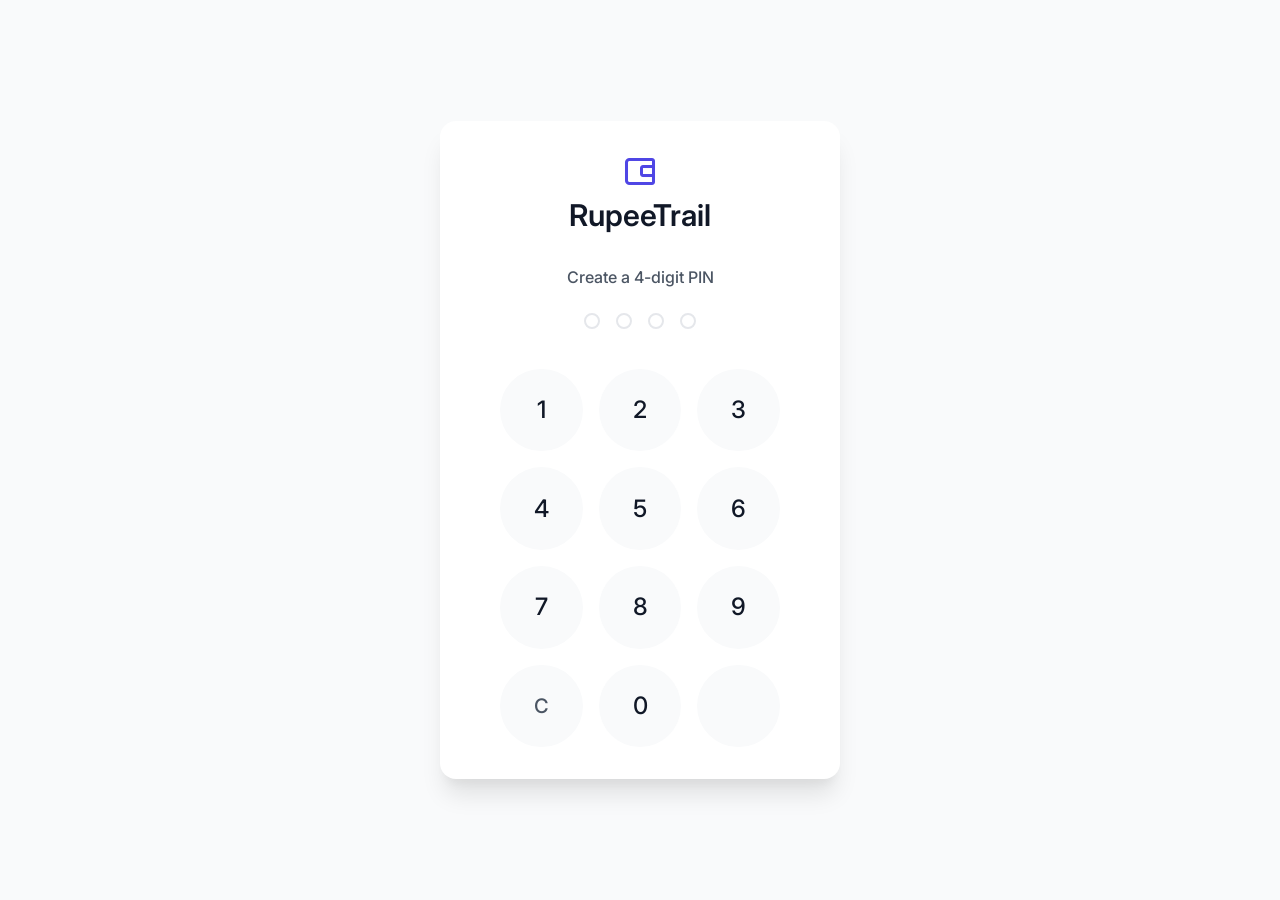
==== index.html @ 731cbae3 "chore: initial commit and backend refactoring completion" ====
<!DOCTYPE html>
<html lang="en">
<head>
    <meta charset="UTF-8">
    <meta name="viewport" content="width=device-width, initial-scale=1.0, maximum-scale=1.0, user-scalable=no">
    <title>Login - RupeeTrail</title>
    <link rel="manifest" href="manifest.json">
    <meta name="theme-color" content="#4F46E5">
    <link rel="stylesheet" href="css/base.css">
    <link rel="stylesheet" href="css/layout.css">
    <link rel="stylesheet" href="css/components.css">
    <link rel="stylesheet" href="css/pages.css">
    <link href="https://unpkg.com/boxicons@2.1.4/css/boxicons.min.css" rel="stylesheet">
    <style>
        .pin-display {
            display: flex;
            justify-content: center;
            gap: var(--space-4);
            margin-bottom: var(--space-8);
            height: 24px;
        }
        
        .pin-dot {
            width: 16px;
            height: 16px;
            border-radius: var(--radius-full);
            border: 2px solid var(--border-light);
            background-color: transparent;
            transition: all var(--transition-fast);
        }
        
        .pin-dot.filled {
            background-color: var(--color-primary);
            border-color: var(--color-primary);
            transform: scale(1.2);
        }

        .pin-dot.error {
            background-color: var(--color-danger);
            border-color: var(--color-danger);
        }
        
        .keypad {
            display: grid;
            grid-template-columns: repeat(3, 1fr);
            gap: var(--space-4);
            max-width: 280px;
            margin: 0 auto;
        }
        
        .key {
            aspect-ratio: 1;
            display: flex;
            align-items: center;
            justify-content: center;
            font-size: var(--font-size-2xl);
            font-weight: var(--font-weight-medium);
            background-color: var(--bg-app);
            border-radius: var(--radius-full);
            cursor: pointer;
            user-select: none;
            transition: all var(--transition-fast);
            color: var(--text-primary);
        }
        
        .key:active {
            background-color: var(--border-light);
            transform: scale(0.95);
        }
        
        .key.action {
            font-size: var(--font-size-xl);
            color: var(--text-secondary);
        }
        
        @keyframes shake {
            0%, 100% { transform: translateX(0); }
            20%, 60% { transform: translateX(-10px); }
            40%, 80% { transform: translateX(10px); }
        }
        
        .shake {
            animation: shake 0.4s ease-in-out;
        }

        .auth-message {
            text-align: center;
            margin-bottom: var(--space-6);
            color: var(--text-secondary);
            min-height: 24px;
            font-weight: var(--font-weight-medium);
        }
        
        .auth-logo {
            display: flex;
            justify-content: center;
            margin-bottom: var(--space-2);
            color: var(--color-primary);
            font-size: var(--font-size-4xl);
        }
    </style>
</head>
<body>
    <div class="auth-container animate-fade-in">
        <div class="auth-card" id="authCard">
            <div class="auth-header">
                <div class="auth-logo"><i class='bx bx-wallet-alt'></i></div>
                <h2>RupeeTrail</h2>
            </div>
            
            <div class="auth-message" id="authMessage">Enter your PIN</div>
            
            <div class="pin-display" id="pinDisplay">
                <div class="pin-dot"></div>
                <div class="pin-dot"></div>
                <div class="pin-dot"></div>
                <div class="pin-dot"></div>
            </div>
            
            <div class="keypad">
                <div class="key" data-key="1">1</div>
                <div class="key" data-key="2">2</div>
                <div class="key" data-key="3">3</div>
                <div class="key" data-key="4">4</div>
                <div class="key" data-key="5">5</div>
                <div class="key" data-key="6">6</div>
                <div class="key" data-key="7">7</div>
                <div class="key" data-key="8">8</div>
                <div class="key" data-key="9">9</div>
                <div class="key action" id="keyClear">C</div>
                <div class="key" data-key="0">0</div>
                <div class="key action" id="keyBackspace"><i class='bx bx-backspace'></i></div>
            </div>
        </div>
    </div>

    <script src="js/ui.js"></script>
    <script src="js/offline.js"></script>
    <script src="js/auth.js"></script>
    <script src="js/pwa.js"></script>
</body>
</html>
---- css/base.css ----
/* base.css - Variables, Resets, and Base Typography */

@import url('https://fonts.googleapis.com/css2?family=Inter:wght@300;400;500;600;700&display=swap');

:root {
  /* Colors */
  --color-primary: #4F46E5;
  --color-primary-hover: #4338CA;
  --color-secondary: #10B981;
  --color-secondary-hover: #059669;
  --color-danger: #EF4444;
  --color-warning: #F59E0B;
  --color-info: #3B82F6;

  /* Backgrounds & Surfaces */
  --bg-app: #F9FAFB;
  --bg-surface: #FFFFFF;
  --bg-surface-hover: #F3F4F6;
  
  /* Text Colors */
  --text-primary: #111827;
  --text-secondary: #4B5563;
  --text-muted: #9CA3AF;
  --text-on-brand: #FFFFFF;

  /* Borders */
  --border-light: #E5E7EB;
  --border-focus: #4F46E5;

  /* Typography */
  --font-family-base: 'Inter', system-ui, -apple-system, sans-serif;
  --font-size-xs: 0.75rem;
  --font-size-sm: 0.875rem;
  --font-size-base: 1rem;
  --font-size-lg: 1.125rem;
  --font-size-xl: 1.25rem;
  --font-size-2xl: 1.5rem;
  --font-size-3xl: 1.875rem;
  --font-size-4xl: 2.25rem;
  
  --font-weight-light: 300;
  --font-weight-regular: 400;
  --font-weight-medium: 500;
  --font-weight-semibold: 600;
  --font-weight-bold: 700;

  /* Spacing */
  --space-1: 0.25rem;
  --space-2: 0.5rem;
  --space-3: 0.75rem;
  --space-4: 1rem;
  --space-5: 1.25rem;
  --space-6: 1.5rem;
  --space-8: 2rem;
  --space-10: 2.5rem;
  --space-12: 3rem;
  --space-16: 4rem;

  /* Shadows */
  --shadow-sm: 0 1px 2px 0 rgba(0, 0, 0, 0.05);
  --shadow-base: 0 4px 6px -1px rgba(0, 0, 0, 0.1), 0 2px 4px -1px rgba(0, 0, 0, 0.06);
  --shadow-md: 0 10px 15px -3px rgba(0, 0, 0, 0.1), 0 4px 6px -2px rgba(0, 0, 0, 0.05);
  --shadow-lg: 0 20px 25px -5px rgba(0, 0, 0, 0.1), 0 10px 10px -5px rgba(0, 0, 0, 0.04);
  
  /* Radii */
  --radius-sm: 0.25rem;
  --radius-base: 0.5rem;
  --radius-md: 0.75rem;
  --radius-lg: 1rem;
  --radius-full: 9999px;

  /* Animations */
  --transition-fast: 150ms ease-in-out;
  --transition-base: 250ms ease-in-out;
  --transition-slow: 400ms ease-in-out;
}

@media (prefers-color-scheme: dark) {
  :root {
    --bg-app: #0F172A;
    --bg-surface: #1E293B;
    --bg-surface-hover: #334155;
    --text-primary: #F8FAFC;
    --text-secondary: #CBD5E1;
    --text-muted: #64748B;
    --border-light: #334155;
    
    /* Enhance shadows for dark mode */
    --shadow-sm: 0 1px 2px 0 rgba(0, 0, 0, 0.5);
    --shadow-base: 0 4px 6px -1px rgba(0, 0, 0, 0.5), 0 2px 4px -1px rgba(0, 0, 0, 0.4);
    --shadow-md: 0 10px 15px -3px rgba(0, 0, 0, 0.5), 0 4px 6px -2px rgba(0, 0, 0, 0.4);
    --shadow-lg: 0 20px 25px -5px rgba(0, 0, 0, 0.5), 0 10px 10px -5px rgba(0, 0, 0, 0.4);
  }
}

html {
  color-scheme: light dark;
}

/* Reset & Base Elements */
*, *::before, *::after {
  box-sizing: border-box;
  margin: 0;
  padding: 0;
}

body {
  font-family: var(--font-family-base);
  background-color: var(--bg-app);
  color: var(--text-primary);
  line-height: 1.5;
  -webkit-font-smoothing: antialiased;
  -moz-osx-font-smoothing: grayscale;
}

h1, h2, h3, h4, h5, h6 {
  font-weight: var(--font-weight-semibold);
  line-height: 1.2;
  color: var(--text-primary);
  margin-bottom: var(--space-4);
}

h1 { font-size: var(--font-size-4xl); }
h2 { font-size: var(--font-size-3xl); }
h3 { font-size: var(--font-size-2xl); }
h4 { font-size: var(--font-size-xl); }
h5 { font-size: var(--font-size-lg); }

p {
  margin-bottom: var(--space-4);
  color: var(--text-secondary);
}

a {
  color: var(--color-primary);
  text-decoration: none;
  transition: color var(--transition-fast);
}

a:hover {
  color: var(--color-primary-hover);
}
---- css/layout.css ----
/* layout.css - Grid, Flexbox, and Page Structures */

/* Containers */
.container {
  width: 100%;
  max-width: 1200px;
  margin: 0 auto;
  padding: 0 var(--space-4);
}

.container-fluid {
  width: 100%;
  padding: 0 var(--space-4);
}

/* Flexbox Utilities */
.flex { display: flex; }
.flex-col { flex-direction: column; }
.items-center { align-items: center; }
.items-start { align-items: flex-start; }
.items-stretch { align-items: stretch; }
.justify-center { justify-content: center; }
.justify-between { justify-content: space-between; }
.justify-end { justify-content: flex-end; }
.flex-wrap { flex-wrap: wrap; }
.gap-1 { gap: var(--space-1); }
.gap-2 { gap: var(--space-2); }
.gap-4 { gap: var(--space-4); }
.gap-6 { gap: var(--space-6); }
.gap-8 { gap: var(--space-8); }

/* Grid Utilities */
.grid { display: grid; }
.grid-cols-1 { grid-template-columns: repeat(1, minmax(0, 1fr)); }
.grid-cols-2 { grid-template-columns: repeat(2, minmax(0, 1fr)); }
.grid-cols-3 { grid-template-columns: repeat(3, minmax(0, 1fr)); }
.grid-cols-4 { grid-template-columns: repeat(4, minmax(0, 1fr)); }

@media (min-width: 768px) {
  .md\:grid-cols-2 { grid-template-columns: repeat(2, minmax(0, 1fr)); }
  .md\:grid-cols-3 { grid-template-columns: repeat(3, minmax(0, 1fr)); }
}

@media (min-width: 1024px) {
  .lg\:grid-cols-3 { grid-template-columns: repeat(3, minmax(0, 1fr)); }
  .lg\:grid-cols-4 { grid-template-columns: repeat(4, minmax(0, 1fr)); }
}

/* --- Layout Structure --- */
html {
  scroll-behavior: smooth;
}

.app-layout {
  display: flex;
  height: 100vh;
  width: 100vw;
  overflow: hidden;
  background-color: var(--bg-app);
}

.app-main {
  flex: 1;
  display: flex;
  flex-direction: column;
  position: relative;
  overflow: hidden;
  min-width: 320px; /* Minimum supported width */
}

/* Topbar */
.app-header {
  height: 64px;
  background-color: var(--bg-surface);
  border-bottom: 1px solid var(--border-light);
  display: flex;
  align-items: center;
  justify-content: space-between;
  padding: 0 var(--space-4);
  flex-shrink: 0;
  z-index: 20;
}

.page-title {
  font-size: var(--font-size-xl);
  margin: 0;
}

/* Main Content */
.app-content {
  flex: 1;
  overflow-y: auto;
  padding: var(--space-4);
  padding-bottom: 90px; /* Space for Bottom Nav + FAB */
}

/* Sidebar (Hidden on Mobile) */
.app-sidebar {
  display: none;
  width: 250px;
  background-color: var(--bg-surface);
  border-right: 1px solid var(--border-light);
  flex-direction: column;
  flex-shrink: 0;
  z-index: 30;
}

.sidebar-header {
  height: 64px;
  display: flex;
  align-items: center;
  padding: 0 var(--space-6);
  border-bottom: 1px solid var(--border-light);
}

.sidebar-header h2 {
  margin: 0;
  color: var(--color-primary);
  font-size: var(--font-size-2xl);
  font-weight: var(--font-weight-bold);
  letter-spacing: -0.5px;
}

.sidebar-nav {
  padding: var(--space-4) 0;
  display: flex;
  flex-direction: column;
  gap: var(--space-1);
}

.nav-link {
  display: flex;
  align-items: center;
  gap: var(--space-3);
  padding: var(--space-3) var(--space-6);
  color: var(--text-secondary);
  font-weight: var(--font-weight-medium);
  transition: all var(--transition-fast);
  text-decoration: none;
}

.nav-link:hover, .nav-link.active {
  background-color: var(--bg-surface-hover);
  color: var(--color-primary);
  border-right: 3px solid var(--color-primary);
}

.nav-link i {
  font-size: 1.25rem;
}

/* Bottom Navigation (Mobile Only) */
.bottom-nav {
  position: absolute;
  bottom: 0;
  left: 0;
  right: 0;
  height: 65px;
  background-color: var(--bg-surface);
  border-top: 1px solid var(--border-light);
  display: flex;
  justify-content: space-around;
  align-items: center;
  z-index: 10;
  padding-bottom: env(safe-area-inset-bottom);
  box-shadow: 0 -2px 10px rgba(0,0,0,0.05);
}

.nav-item {
  display: flex;
  flex-direction: column;
  align-items: center;
  justify-content: center;
  color: var(--text-secondary);
  gap: 2px;
  flex: 1;
  text-decoration: none;
  transition: color var(--transition-fast);
}

.nav-item.active {
  color: var(--color-primary);
}

.nav-item i {
  font-size: 1.5rem;
  margin-bottom: 2px;
}

.nav-item span {
  font-size: 0.65rem;
  font-weight: var(--font-weight-medium);
}

/* FAB (Mobile Only) */
.fab {
  position: absolute;
  bottom: 80px;
  right: var(--space-4);
  width: 56px;
  height: 56px;
  border-radius: var(--radius-full);
  background-color: var(--color-primary);
  color: white;
  display: flex;
  align-items: center;
  justify-content: center;
  font-size: 1.5rem;
  box-shadow: var(--shadow-lg);
  border: none;
  cursor: pointer;
  z-index: 15;
  transition: transform var(--transition-fast), background-color var(--transition-fast);
}

.fab:hover {
  transform: scale(1.05);
  background-color: var(--color-primary-hover);
}

/* Visibility Utilities */
.hide-on-mobile { display: none !important; }
.hide-on-desktop { display: flex !important; }

/* Desktop Media Query */
@media (min-width: 768px) {
  .app-sidebar {
    display: flex;
  }
  
  .hide-on-mobile { display: flex !important; }
  .hide-on-desktop { display: none !important; }
  
  .app-content {
    padding-bottom: var(--space-4); /* Reset mobile padding */
  }
}
---- css/components.css ----
/* components.css - Cards, Buttons, Forms, Badges, and Animations */

/* Cards */
.card {
  background-color: var(--bg-surface);
  border-radius: var(--radius-lg);
  box-shadow: var(--shadow-sm);
  border: 1px solid var(--border-light);
  overflow: hidden;
  transition: transform var(--transition-base), box-shadow var(--transition-base);
}

.card:hover {
  transform: translateY(-2px);
  box-shadow: var(--shadow-md);
}

.card-header {
  padding: var(--space-4) var(--space-6);
  border-bottom: 1px solid var(--border-light);
  font-weight: var(--font-weight-semibold);
  font-size: var(--font-size-lg);
}

.card-body {
  padding: var(--space-6);
}

.card-footer {
  padding: var(--space-4) var(--space-6);
  background-color: var(--bg-surface-hover);
  border-top: 1px solid var(--border-light);
}

/* Buttons */
.btn {
  display: inline-flex;
  align-items: center;
  justify-content: center;
  padding: var(--space-2) var(--space-4);
  font-size: var(--font-size-sm);
  font-weight: var(--font-weight-medium);
  font-family: var(--font-family-base);
  border-radius: var(--radius-base);
  border: 1px solid transparent;
  cursor: pointer;
  transition: all var(--transition-fast);
  white-space: nowrap;
}

.btn:disabled {
  opacity: 0.6;
  cursor: not-allowed;
}

.btn-primary {
  background-color: var(--color-primary);
  color: var(--text-on-brand);
}

.btn-primary:hover:not(:disabled) {
  background-color: var(--color-primary-hover);
  box-shadow: 0 4px 12px rgba(79, 70, 229, 0.3);
}

.btn-secondary {
  background-color: var(--bg-surface);
  color: var(--text-primary);
  border-color: var(--border-light);
}

.btn-secondary:hover:not(:disabled) {
  background-color: var(--bg-surface-hover);
  border-color: var(--text-muted);
}

.btn-danger {
  background-color: var(--color-danger);
  color: var(--text-on-brand);
}

.btn-danger:hover:not(:disabled) {
  background-color: #DC2626;
  box-shadow: 0 4px 12px rgba(239, 68, 68, 0.3);
}

.btn-ghost {
  background-color: transparent;
  color: var(--text-primary);
}

.btn-ghost:hover:not(:disabled) {
  background-color: var(--bg-surface-hover);
}

/* Forms */
.form-group {
  margin-bottom: var(--space-4);
}

.form-label {
  display: block;
  font-size: var(--font-size-sm);
  font-weight: var(--font-weight-medium);
  color: var(--text-secondary);
  margin-bottom: var(--space-1);
}

.form-input,
.form-select,
.form-textarea {
  width: 100%;
  padding: var(--space-2) var(--space-3);
  font-size: var(--font-size-base);
  font-family: var(--font-family-base);
  color: var(--text-primary);
  background-color: var(--bg-surface);
  border: 1px solid var(--border-light);
  border-radius: var(--radius-base);
  transition: border-color var(--transition-fast), box-shadow var(--transition-fast);
}

.form-input:focus,
.form-select:focus,
.form-textarea:focus {
  outline: none;
  border-color: var(--border-focus);
  box-shadow: 0 0 0 3px rgba(79, 70, 229, 0.2);
}

.form-input::placeholder,
.form-textarea::placeholder {
  color: var(--text-muted);
}

/* Badges */
.badge {
  display: inline-flex;
  align-items: center;
  padding: 0.125rem 0.5rem;
  border-radius: var(--radius-full);
  font-size: var(--font-size-xs);
  font-weight: var(--font-weight-medium);
}

.badge-success { background-color: #D1FAE5; color: #065F46; }
.badge-warning { background-color: #FEF3C7; color: #92400E; }
.badge-danger { background-color: #FEE2E2; color: #991B1B; }
.badge-info { background-color: #DBEAFE; color: #1E40AF; }

/* Animations */
@keyframes fadeIn {
  from { opacity: 0; }
  to { opacity: 1; }
}

@keyframes slideUp {
  from { opacity: 0; transform: translateY(10px); }
  to { opacity: 1; transform: translateY(0); }
}

@keyframes pulse {
  0%, 100% { opacity: 1; }
  50% { opacity: 0.5; }
}

@keyframes shimmer {
  0% { background-position: -200% 0; }
  100% { background-position: 200% 0; }
}

.animate-fade-in { animation: fadeIn var(--transition-base) forwards; }
.animate-slide-up { animation: slideUp var(--transition-base) forwards; }
.animate-pulse { animation: pulse 2s cubic-bezier(0.4, 0, 0.6, 1) infinite; }

/* Skeletons */
.skeleton {
  background: linear-gradient(90deg, var(--bg-surface-hover) 25%, var(--border-light) 50%, var(--bg-surface-hover) 75%);
  background-size: 200% 100%;
  animation: shimmer 1.5s infinite;
  border-radius: var(--radius-base);
}
.skeleton-text { height: 1rem; width: 100%; margin-bottom: 0.5rem; }
.skeleton-text.short { width: 60%; }
.skeleton-avatar { width: 40px; height: 40px; border-radius: var(--radius-full); }
.skeleton-card { height: 140px; width: 100%; }

/* Bottom Sheet / Modal */
.bottom-sheet-overlay {
  position: fixed;
  top: 0; left: 0; right: 0; bottom: 0;
  background: rgba(0, 0, 0, 0.5);
  z-index: 1000;
  opacity: 0;
  visibility: hidden;
  transition: opacity var(--transition-base);
}

.bottom-sheet-overlay.active {
  opacity: 1;
  visibility: visible;
}

.bottom-sheet {
  position: fixed;
  bottom: 0; left: 0; right: 0;
  background: var(--bg-surface);
  border-radius: var(--radius-lg) var(--radius-lg) 0 0;
  z-index: 1001;
  transform: translateY(100%);
  transition: transform var(--transition-base) cubic-bezier(0.4, 0, 0.2, 1);
  max-height: 90vh;
  display: flex;
  flex-direction: column;
  box-shadow: 0 -4px 20px rgba(0,0,0,0.1);
}

.bottom-sheet.active {
  transform: translateY(0);
}

.bottom-sheet-header {
  display: flex;
  justify-content: space-between;
  align-items: center;
  padding: var(--space-4) var(--space-6);
  border-bottom: 1px solid var(--border-light);
  flex-shrink: 0;
}

.bottom-sheet-body {
  padding: var(--space-6);
  overflow-y: auto;
  padding-bottom: calc(var(--space-6) + env(safe-area-inset-bottom));
}

@media (min-width: 768px) {
  .bottom-sheet {
    top: 50%;
    left: 50%;
    right: auto;
    bottom: auto;
    width: 100%;
    max-width: 500px;
    transform: translate(-50%, -50%) scale(0.95);
    border-radius: var(--radius-lg);
    opacity: 0;
    visibility: hidden;
  }
  .bottom-sheet.active {
    transform: translate(-50%, -50%) scale(1);
    opacity: 1;
    visibility: visible;
  }
}

/* Toast System */
#toast-container {
  position: fixed;
  bottom: var(--space-4);
  left: 50%;
  transform: translateX(-50%);
  z-index: 9999;
  display: flex;
  flex-direction: column;
  gap: var(--space-2);
  pointer-events: none;
  width: calc(100% - 2rem);
  max-width: 400px;
}
@media (min-width: 768px) {
  #toast-container {
    left: auto;
    right: var(--space-6);
    transform: none;
  }
}

.toast {
  display: flex;
  align-items: center;
  gap: var(--space-3);
  padding: var(--space-3) var(--space-4);
  background: var(--bg-surface);
  color: var(--text-primary);
  border-radius: var(--radius-md);
  box-shadow: var(--shadow-lg);
  border-left: 4px solid var(--color-info);
  pointer-events: auto;
  animation: slideUp var(--transition-fast) forwards;
  transition: transform var(--transition-fast), opacity var(--transition-fast);
}
.toast.toast-success { border-left-color: var(--color-secondary); }
.toast.toast-error { border-left-color: var(--color-danger); }
.toast.toast-warning { border-left-color: var(--color-warning); }

.toast-closing {
  opacity: 0;
  transform: scale(0.95);
}
---- css/pages.css ----
/* pages.css - Page-specific structures and block layouts */

/* Dashboard Stats Page */
.dashboard-stats {
  display: grid;
  gap: var(--space-4);
  grid-template-columns: repeat(auto-fit, minmax(140px, 1fr));
  margin-bottom: var(--space-8);
}

.stat-card {
  display: flex;
  flex-direction: column;
  padding: var(--space-5);
}

.stat-title {
  color: var(--text-secondary);
  font-size: var(--font-size-xs);
  font-weight: var(--font-weight-medium);
  text-transform: uppercase;
  letter-spacing: 0.05em;
  margin-bottom: var(--space-1);
}

.stat-value {
  font-size: var(--font-size-2xl);
  font-weight: var(--font-weight-bold);
  color: var(--text-primary);
}

.stat-trend {
  display: flex;
  align-items: center;
  gap: var(--space-1);
  font-size: var(--font-size-xs);
  font-weight: var(--font-weight-medium);
  margin-top: var(--space-2);
}

.stat-trend.positive { color: var(--color-secondary); }
.stat-trend.negative { color: var(--color-danger); }

/* Account Cards Horizontal Scroll */
.accounts-section {
  margin-bottom: var(--space-8);
}

.section-header {
  display: flex;
  justify-content: space-between;
  align-items: center;
  margin-bottom: var(--space-4);
}

.section-title {
  font-size: var(--font-size-lg);
  font-weight: var(--font-weight-bold);
  color: var(--text-primary);
  margin: 0;
}

.accounts-scroll {
  display: flex;
  gap: var(--space-4);
  overflow-x: auto;
  padding-bottom: var(--space-2);
  scrollbar-width: none; /* Firefox */
}
.accounts-scroll::-webkit-scrollbar {
  display: none; /* Chrome/Safari */
}

.account-card {
  min-width: 220px;
  background: linear-gradient(135deg, var(--color-primary), var(--color-primary-hover));
  color: white;
  padding: var(--space-6);
  border-radius: var(--radius-lg);
  box-shadow: var(--shadow-sm);
  display: flex;
  flex-direction: column;
  gap: var(--space-4);
  flex-shrink: 0;
  min-height: 120px;
}

.account-card.secondary {
  background: linear-gradient(135deg, #1F2937, #111827); 
}

.account-card.tertiary {
  background: linear-gradient(135deg, var(--color-secondary), var(--color-secondary-hover));
}

.account-name {
  font-size: var(--font-size-sm);
  font-weight: var(--font-weight-medium);
  opacity: 0.9;
}

.account-balance {
  font-size: var(--font-size-2xl);
  font-weight: var(--font-weight-bold);
  letter-spacing: 0.5px;
}

/* Chart Placeholder */
.chart-section {
  margin-bottom: var(--space-8);
}

.chart-placeholder {
  height: 250px;
  width: 100%;
  background: var(--bg-surface);
  border: 1px dashed var(--border-light);
  border-radius: var(--radius-lg);
  display: flex;
  align-items: center;
  justify-content: center;
  color: var(--text-muted);
  font-size: var(--font-size-sm);
  position: relative;
  overflow: hidden;
}

.chart-placeholder::after {
  content: '';
  position: absolute;
  top: 0; left: 0; right: 0; bottom: 0;
  background: linear-gradient(90deg, transparent, rgba(255,255,255,0.4), transparent);
  animation: shimmer 2.5s infinite;
  transform: translateX(-100%);
}

@keyframes shimmer {
  100% { transform: translateX(100%); }
}

/* Transactions Page */
.transaction-list {
  background: var(--bg-surface);
  border-radius: var(--radius-lg);
  border: 1px solid var(--border-light);
  overflow: hidden;
}

.transaction-item {
  display: flex;
  align-items: center;
  justify-content: space-between;
  padding: var(--space-4) var(--space-5);
  border-bottom: 1px solid var(--border-light);
  transition: background-color var(--transition-fast);
}

.transaction-item:last-child {
  border-bottom: none;
}

.transaction-item:hover {
  background-color: var(--bg-surface-hover);
}

.transaction-details {
  display: flex;
  align-items: center;
  gap: var(--space-4);
}

.transaction-icon {
  width: 40px;
  height: 40px;
  border-radius: var(--radius-full);
  display: flex;
  align-items: center;
  justify-content: center;
  font-size: 1.25rem;
}

.transaction-info p {
  margin: 0;
}

.transaction-title {
  font-weight: var(--font-weight-semibold);
  font-size: var(--font-size-sm);
  color: var(--text-primary);
  margin-bottom: 2px !important;
}

.transaction-date {
  font-size: 0.75rem;
  color: var(--text-muted);
}

.transaction-amount {
  font-weight: var(--font-weight-bold);
  font-size: var(--font-size-sm);
}

.transaction-amount.income {
  color: var(--color-secondary);
}

.transaction-amount.expense {
  color: var(--text-primary);
}

/* Authentication / Simple Centered Page Layouts */
.auth-container {
  min-height: 100vh;
  display: flex;
  align-items: center;
  justify-content: center;
  background-color: var(--bg-app);
  padding: var(--space-4);
}

.auth-card {
  width: 100%;
  max-width: 400px;
  background-color: var(--bg-surface);
  padding: var(--space-8);
  border-radius: var(--radius-lg);
  box-shadow: var(--shadow-lg);
}

.auth-header {
  text-align: center;
  margin-bottom: var(--space-8);
}

/* Search and Filters */
.search-filter-bar {
  display: flex;
  gap: var(--space-2);
  margin-bottom: var(--space-4);
}

.search-wrapper {
  flex: 1;
  position: relative;
}

.search-wrapper i {
  position: absolute;
  left: var(--space-3);
  top: 50%;
  transform: translateY(-50%);
  color: var(--text-muted);
  font-size: 1.25rem;
}

.search-input {
  width: 100%;
  padding: var(--space-2) var(--space-3) var(--space-2) 2.5rem;
  border-radius: var(--radius-full);
  border: 1px solid var(--border-light);
  background-color: var(--bg-surface);
  color: var(--text-primary);
  font-family: var(--font-family-base);
  outline: none;
  transition: border-color var(--transition-fast);
}

.search-input:focus {
  border-color: var(--color-primary);
}

.filter-chips {
  display: flex;
  gap: var(--space-2);
  overflow-x: auto;
  margin-bottom: var(--space-4);
  padding-bottom: 4px;
  scrollbar-width: none;
}
.filter-chips::-webkit-scrollbar { display: none; }

.chip {
  padding: 0.35rem 1rem;
  border-radius: var(--radius-full);
  border: 1px solid var(--border-light);
  background: var(--bg-surface);
  color: var(--text-secondary);
  font-size: var(--font-size-sm);
  font-weight: var(--font-weight-medium);
  cursor: pointer;
  white-space: nowrap;
  transition: all var(--transition-fast);
}

.chip.active {
  background: var(--color-primary);
  color: white;
  border-color: var(--color-primary);
}

/* Accounts Specific Styles */
.net-worth-card {
  background: linear-gradient(135deg, var(--color-primary), #4F46E5);
  color: white;
  padding: var(--space-6);
  border-radius: var(--radius-lg);
  margin-bottom: var(--space-6);
  box-shadow: var(--shadow-md);
  text-align: center;
}

.accounts-grid {
  display: grid;
  gap: var(--space-4);
  grid-template-columns: repeat(auto-fill, minmax(280px, 1fr));
  margin-bottom: var(--space-6);
}

.action-bar {
  display: flex; gap: var(--space-4); margin-bottom: var(--space-6);
}


/* Reports Specific Styles */
.report-stats {
  display: grid;
  gap: var(--space-4);
  grid-template-columns: repeat(auto-fit, minmax(140px, 1fr));
  margin-bottom: var(--space-6);
}

.stat-card {
  background: var(--bg-surface);
  padding: var(--space-4);
  border-radius: var(--radius-lg);
  border: 1px solid var(--border-light);
  text-align: center;
}

.stat-title {
  color: var(--text-secondary);
  font-size: var(--font-size-xs);
  text-transform: uppercase;
  letter-spacing: 0.05em;
  margin-bottom: var(--space-2);
}

.stat-value {
  font-size: var(--font-size-xl);
  font-weight: var(--font-weight-bold);
  color: var(--text-primary);
}

.charts-grid {
  display: grid;
  gap: var(--space-6);
  grid-template-columns: 1fr;
  margin-bottom: var(--space-6);
}

@media (min-width: 768px) {
  .charts-grid {
    grid-template-columns: 1fr 1fr;
  }
}

.chart-box {
  background: var(--bg-surface);
  padding: var(--space-4);
  border-radius: var(--radius-lg);
  border: 1px solid var(--border-light);
}

.data-table {
  width: 100%;
  border-collapse: collapse;
}

.data-table th, .data-table td {
  padding: var(--space-3);
  text-align: left;
  border-bottom: 1px solid var(--border-light);
}

.data-table th {
  color: var(--text-secondary);
  font-size: var(--font-size-sm);
  font-weight: var(--font-weight-medium);
}

.data-table tbody tr:last-child td {
  border-bottom: none;
}


/* Empty States */
.empty-state {
  display: flex;
  flex-direction: column;
  align-items: center;
  justify-content: center;
  padding: var(--space-12) var(--space-4);
  text-align: center;
  color: var(--text-muted);
}
.empty-state svg {
  width: 120px;
  height: 120px;
  margin-bottom: var(--space-4);
  opacity: 0.5;
}
.empty-state p {
  font-size: var(--font-size-lg);
  margin-bottom: var(--space-6);
}

/* Staggered Animations */
.stagger-1 { animation-delay: 50ms; }
.stagger-2 { animation-delay: 100ms; }
.stagger-3 { animation-delay: 150ms; }
.stagger-4 { animation-delay: 200ms; }

/* Reduced Motion Override */
@media (prefers-reduced-motion: reduce) {
  *, *::before, *::after {
    animation-duration: 0.01ms !important;
    animation-iteration-count: 1 !important;
    transition-duration: 0.01ms !important;
    scroll-behavior: auto !important;
  }
}
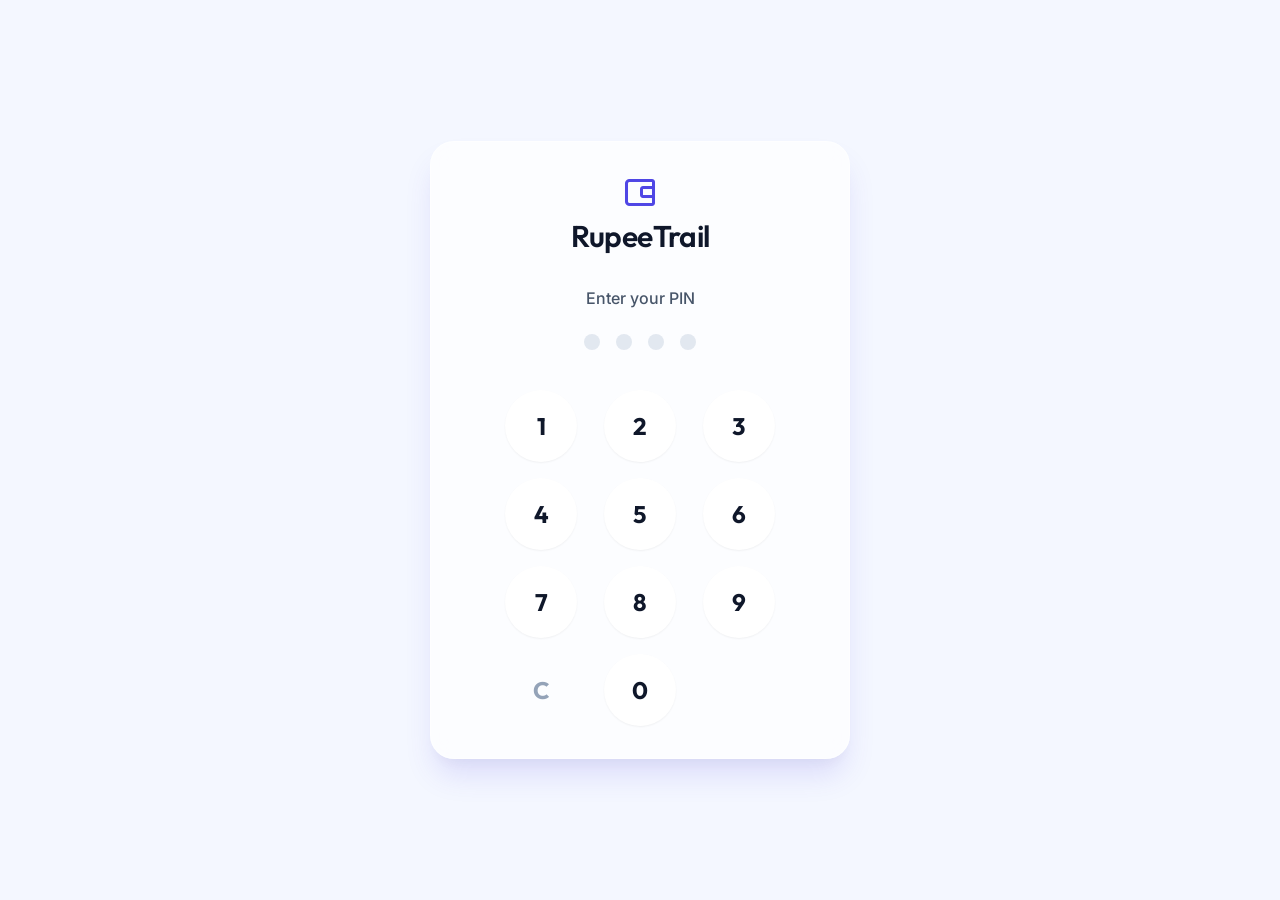
==== commit 04ef9ed2: "Implement authentication, frontend caching, XSS fixes, UI premium polish, offline support, report fe" ====
--- a/index.html
+++ b/index.html
@@ -12,77 +12,6 @@
     <link rel="stylesheet" href="css/pages.css">
     <link href="https://unpkg.com/boxicons@2.1.4/css/boxicons.min.css" rel="stylesheet">
     <style>
-        .pin-display {
-            display: flex;
-            justify-content: center;
-            gap: var(--space-4);
-            margin-bottom: var(--space-8);
-            height: 24px;
-        }
-        
-        .pin-dot {
-            width: 16px;
-            height: 16px;
-            border-radius: var(--radius-full);
-            border: 2px solid var(--border-light);
-            background-color: transparent;
-            transition: all var(--transition-fast);
-        }
-        
-        .pin-dot.filled {
-            background-color: var(--color-primary);
-            border-color: var(--color-primary);
-            transform: scale(1.2);
-        }
-
-        .pin-dot.error {
-            background-color: var(--color-danger);
-            border-color: var(--color-danger);
-        }
-        
-        .keypad {
-            display: grid;
-            grid-template-columns: repeat(3, 1fr);
-            gap: var(--space-4);
-            max-width: 280px;
-            margin: 0 auto;
-        }
-        
-        .key {
-            aspect-ratio: 1;
-            display: flex;
-            align-items: center;
-            justify-content: center;
-            font-size: var(--font-size-2xl);
-            font-weight: var(--font-weight-medium);
-            background-color: var(--bg-app);
-            border-radius: var(--radius-full);
-            cursor: pointer;
-            user-select: none;
-            transition: all var(--transition-fast);
-            color: var(--text-primary);
-        }
-        
-        .key:active {
-            background-color: var(--border-light);
-            transform: scale(0.95);
-        }
-        
-        .key.action {
-            font-size: var(--font-size-xl);
-            color: var(--text-secondary);
-        }
-        
-        @keyframes shake {
-            0%, 100% { transform: translateX(0); }
-            20%, 60% { transform: translateX(-10px); }
-            40%, 80% { transform: translateX(10px); }
-        }
-        
-        .shake {
-            animation: shake 0.4s ease-in-out;
-        }
-
         .auth-message {
             text-align: center;
             margin-bottom: var(--space-6);
@@ -118,22 +47,24 @@
             </div>
             
             <div class="keypad">
-                <div class="key" data-key="1">1</div>
-                <div class="key" data-key="2">2</div>
-                <div class="key" data-key="3">3</div>
-                <div class="key" data-key="4">4</div>
-                <div class="key" data-key="5">5</div>
-                <div class="key" data-key="6">6</div>
-                <div class="key" data-key="7">7</div>
-                <div class="key" data-key="8">8</div>
-                <div class="key" data-key="9">9</div>
-                <div class="key action" id="keyClear">C</div>
-                <div class="key" data-key="0">0</div>
-                <div class="key action" id="keyBackspace"><i class='bx bx-backspace'></i></div>
+                <div class="keypad-btn" data-key="1">1</div>
+                <div class="keypad-btn" data-key="2">2</div>
+                <div class="keypad-btn" data-key="3">3</div>
+                <div class="keypad-btn" data-key="4">4</div>
+                <div class="keypad-btn" data-key="5">5</div>
+                <div class="keypad-btn" data-key="6">6</div>
+                <div class="keypad-btn" data-key="7">7</div>
+                <div class="keypad-btn" data-key="8">8</div>
+                <div class="keypad-btn" data-key="9">9</div>
+                <div class="keypad-btn transparent" id="keyClear">C</div>
+                <div class="keypad-btn" data-key="0">0</div>
+                <div class="keypad-btn transparent" id="keyBackspace"><i class='bx bx-backspace'></i></div>
             </div>
         </div>
     </div>
 
+    <script src="js/config.js"></script>
+    <script src="js/api.js"></script>
     <script src="js/ui.js"></script>
     <script src="js/offline.js"></script>
     <script src="js/auth.js"></script>
--- a/css/base.css
+++ b/css/base.css
@@ -1,34 +1,46 @@
 /* base.css - Variables, Resets, and Base Typography */
 
-@import url('https://fonts.googleapis.com/css2?family=Inter:wght@300;400;500;600;700&display=swap');
+@import url('https://fonts.googleapis.com/css2?family=Inter:wght@300;400;500;600;700&family=Outfit:wght@400;500;600;700;800&display=swap');
 
 :root {
   /* Colors */
   --color-primary: #4F46E5;
   --color-primary-hover: #4338CA;
+  --color-primary-light: #818CF8;
   --color-secondary: #10B981;
   --color-secondary-hover: #059669;
-  --color-danger: #EF4444;
+  --color-danger: #F43F5E;
   --color-warning: #F59E0B;
   --color-info: #3B82F6;
 
+  /* Gradients */
+  --gradient-primary: linear-gradient(135deg, #6366f1 0%, #4338ca 100%);
+  --gradient-success: linear-gradient(135deg, #10b981 0%, #059669 100%);
+  --gradient-danger: linear-gradient(135deg, #f43f5e 0%, #e11d48 100%);
+
   /* Backgrounds & Surfaces */
-  --bg-app: #F9FAFB;
+  --bg-app: #F4F7FF; /* Slight indigo tint for light mode */
   --bg-surface: #FFFFFF;
-  --bg-surface-hover: #F3F4F6;
+  --bg-surface-hover: #F8FAFC;
   
+  /* Glassmorphism */
+  --glass-bg: rgba(255, 255, 255, 0.7);
+  --glass-border: rgba(255, 255, 255, 0.5);
+  --glass-blur: blur(12px);
+
   /* Text Colors */
-  --text-primary: #111827;
-  --text-secondary: #4B5563;
-  --text-muted: #9CA3AF;
+  --text-primary: #0F172A;
+  --text-secondary: #475569;
+  --text-muted: #94A3B8;
   --text-on-brand: #FFFFFF;
 
   /* Borders */
-  --border-light: #E5E7EB;
+  --border-light: #E2E8F0;
   --border-focus: #4F46E5;
 
   /* Typography */
   --font-family-base: 'Inter', system-ui, -apple-system, sans-serif;
+  --font-family-heading: 'Outfit', system-ui, -apple-system, sans-serif;
   --font-size-xs: 0.75rem;
   --font-size-sm: 0.875rem;
   --font-size-base: 1rem;
@@ -58,39 +70,73 @@
 
   /* Shadows */
   --shadow-sm: 0 1px 2px 0 rgba(0, 0, 0, 0.05);
-  --shadow-base: 0 4px 6px -1px rgba(0, 0, 0, 0.1), 0 2px 4px -1px rgba(0, 0, 0, 0.06);
-  --shadow-md: 0 10px 15px -3px rgba(0, 0, 0, 0.1), 0 4px 6px -2px rgba(0, 0, 0, 0.05);
-  --shadow-lg: 0 20px 25px -5px rgba(0, 0, 0, 0.1), 0 10px 10px -5px rgba(0, 0, 0, 0.04);
+  --shadow-base: 0 4px 15px rgba(0, 0, 0, 0.05);
+  --shadow-md: 0 10px 25px -3px rgba(0, 0, 0, 0.08), 0 4px 10px -2px rgba(0, 0, 0, 0.04);
+  --shadow-lg: 0 20px 30px -5px rgba(79, 70, 229, 0.15), 0 10px 15px -5px rgba(0, 0, 0, 0.04);
   
   /* Radii */
-  --radius-sm: 0.25rem;
-  --radius-base: 0.5rem;
-  --radius-md: 0.75rem;
-  --radius-lg: 1rem;
+  --radius-sm: 0.375rem;
+  --radius-base: 0.75rem;
+  --radius-md: 1rem;
+  --radius-lg: 1.5rem;
   --radius-full: 9999px;
 
   /* Animations */
-  --transition-fast: 150ms ease-in-out;
-  --transition-base: 250ms ease-in-out;
-  --transition-slow: 400ms ease-in-out;
+  --transition-fast: 150ms cubic-bezier(0.4, 0, 0.2, 1);
+  --transition-base: 250ms cubic-bezier(0.4, 0, 0.2, 1);
+  --transition-slow: 400ms cubic-bezier(0.4, 0, 0.2, 1);
+  --bounce-spring: cubic-bezier(0.68, -0.55, 0.265, 1.55);
 }
 
 @media (prefers-color-scheme: dark) {
-  :root {
-    --bg-app: #0F172A;
-    --bg-surface: #1E293B;
-    --bg-surface-hover: #334155;
+  :root:not([data-theme="light"]) {
+    --bg-app: #0B0F19; /* Deep midnight blue */
+    --bg-surface: #151A2C;
+    --bg-surface-hover: #1E253C;
+    
+    --glass-bg: rgba(21, 26, 44, 0.75);
+    --glass-border: rgba(255, 255, 255, 0.08);
+    
     --text-primary: #F8FAFC;
     --text-secondary: #CBD5E1;
     --text-muted: #64748B;
-    --border-light: #334155;
+    --border-light: #2A314A;
     
     /* Enhance shadows for dark mode */
-    --shadow-sm: 0 1px 2px 0 rgba(0, 0, 0, 0.5);
-    --shadow-base: 0 4px 6px -1px rgba(0, 0, 0, 0.5), 0 2px 4px -1px rgba(0, 0, 0, 0.4);
-    --shadow-md: 0 10px 15px -3px rgba(0, 0, 0, 0.5), 0 4px 6px -2px rgba(0, 0, 0, 0.4);
-    --shadow-lg: 0 20px 25px -5px rgba(0, 0, 0, 0.5), 0 10px 10px -5px rgba(0, 0, 0, 0.4);
+    --shadow-base: 0 4px 15px rgba(0, 0, 0, 0.4);
+    --shadow-md: 0 10px 25px -3px rgba(0, 0, 0, 0.5);
+    --shadow-lg: 0 20px 30px -5px rgba(0, 0, 0, 0.6);
   }
+}
+
+:root[data-theme="dark"] {
+    --bg-app: #0B0F19;
+    --bg-surface: #151A2C;
+    --bg-surface-hover: #1E253C;
+    --glass-bg: rgba(21, 26, 44, 0.75);
+    --glass-border: rgba(255, 255, 255, 0.08);
+    --text-primary: #F8FAFC;
+    --text-secondary: #CBD5E1;
+    --text-muted: #64748B;
+    --border-light: #2A314A;
+    --shadow-base: 0 4px 15px rgba(0, 0, 0, 0.4);
+    --shadow-md: 0 10px 25px -3px rgba(0, 0, 0, 0.5);
+    --shadow-lg: 0 20px 30px -5px rgba(0, 0, 0, 0.6);
+}
+
+:root[data-theme="light"] {
+    --bg-app: #F4F7FF;
+    --bg-surface: #FFFFFF;
+    --bg-surface-hover: #F8FAFC;
+    --glass-bg: rgba(255, 255, 255, 0.7);
+    --glass-border: rgba(255, 255, 255, 0.5);
+    --text-primary: #0F172A;
+    --text-secondary: #475569;
+    --text-muted: #94A3B8;
+    --border-light: #E2E8F0;
+    --shadow-base: 0 4px 15px rgba(0, 0, 0, 0.05);
+    --shadow-md: 0 10px 25px -3px rgba(0, 0, 0, 0.08), 0 4px 10px -2px rgba(0, 0, 0, 0.04);
+    --shadow-lg: 0 20px 30px -5px rgba(79, 70, 229, 0.15), 0 10px 15px -5px rgba(0, 0, 0, 0.04);
 }
 
 html {
@@ -111,13 +157,18 @@
   line-height: 1.5;
   -webkit-font-smoothing: antialiased;
   -moz-osx-font-smoothing: grayscale;
+  background-image: radial-gradient(circle at 10% 20%, rgba(79, 70, 229, 0.05) 0%, transparent 40%),
+                    radial-gradient(circle at 90% 80%, rgba(16, 185, 129, 0.05) 0%, transparent 40%);
+  background-attachment: fixed;
 }
 
 h1, h2, h3, h4, h5, h6 {
+  font-family: var(--font-family-heading);
   font-weight: var(--font-weight-semibold);
   line-height: 1.2;
   color: var(--text-primary);
   margin-bottom: var(--space-4);
+  letter-spacing: -0.02em;
 }
 
 h1 { font-size: var(--font-size-4xl); }
@@ -140,3 +191,19 @@
 a:hover {
   color: var(--color-primary-hover);
 }
+
+/* Base scrollbar styling for premium feel */
+::-webkit-scrollbar {
+  width: 8px;
+  height: 8px;
+}
+::-webkit-scrollbar-track {
+  background: transparent;
+}
+::-webkit-scrollbar-thumb {
+  background: var(--border-light);
+  border-radius: var(--radius-full);
+}
+::-webkit-scrollbar-thumb:hover {
+  background: var(--text-muted);
+}
--- a/css/layout.css
+++ b/css/layout.css
@@ -56,7 +56,7 @@
   height: 100vh;
   width: 100vw;
   overflow: hidden;
-  background-color: var(--bg-app);
+  background-color: transparent;
 }
 
 .app-main {
@@ -65,18 +65,20 @@
   flex-direction: column;
   position: relative;
   overflow: hidden;
-  min-width: 320px; /* Minimum supported width */
+  min-width: 320px;
 }
 
 /* Topbar */
 .app-header {
-  height: 64px;
-  background-color: var(--bg-surface);
-  border-bottom: 1px solid var(--border-light);
+  height: 70px;
+  background-color: var(--glass-bg);
+  backdrop-filter: var(--glass-blur);
+  -webkit-backdrop-filter: var(--glass-blur);
+  border-bottom: 1px solid var(--glass-border);
   display: flex;
   align-items: center;
   justify-content: space-between;
-  padding: 0 var(--space-4);
+  padding: 0 var(--space-6);
   flex-shrink: 0;
   z-index: 20;
 }
@@ -84,69 +86,89 @@
 .page-title {
   font-size: var(--font-size-xl);
   margin: 0;
+  font-weight: var(--font-weight-bold);
 }
 
 /* Main Content */
 .app-content {
   flex: 1;
   overflow-y: auto;
-  padding: var(--space-4);
-  padding-bottom: 90px; /* Space for Bottom Nav + FAB */
+  padding: var(--space-6) var(--space-4);
+  padding-bottom: 100px; /* Space for Bottom Nav + FAB */
 }
 
 /* Sidebar (Hidden on Mobile) */
 .app-sidebar {
   display: none;
-  width: 250px;
-  background-color: var(--bg-surface);
-  border-right: 1px solid var(--border-light);
+  width: 260px;
+  background-color: var(--glass-bg);
+  backdrop-filter: var(--glass-blur);
+  -webkit-backdrop-filter: var(--glass-blur);
+  border-right: 1px solid var(--glass-border);
   flex-direction: column;
   flex-shrink: 0;
   z-index: 30;
+  box-shadow: 4px 0 24px rgba(0, 0, 0, 0.02);
 }
 
 .sidebar-header {
-  height: 64px;
+  height: 70px;
   display: flex;
   align-items: center;
   padding: 0 var(--space-6);
-  border-bottom: 1px solid var(--border-light);
+  border-bottom: 1px solid var(--glass-border);
 }
 
 .sidebar-header h2 {
   margin: 0;
-  color: var(--color-primary);
-  font-size: var(--font-size-2xl);
+  background: var(--gradient-primary);
+  -webkit-background-clip: text;
+  -webkit-text-fill-color: transparent;
+  font-size: var(--font-size-3xl);
   font-weight: var(--font-weight-bold);
   letter-spacing: -0.5px;
 }
 
 .sidebar-nav {
-  padding: var(--space-4) 0;
-  display: flex;
-  flex-direction: column;
-  gap: var(--space-1);
+  padding: var(--space-6) var(--space-4);
+  display: flex;
+  flex-direction: column;
+  gap: var(--space-2);
 }
 
 .nav-link {
   display: flex;
   align-items: center;
   gap: var(--space-3);
-  padding: var(--space-3) var(--space-6);
+  padding: var(--space-3) var(--space-4);
   color: var(--text-secondary);
   font-weight: var(--font-weight-medium);
   transition: all var(--transition-fast);
   text-decoration: none;
-}
-
-.nav-link:hover, .nav-link.active {
-  background-color: var(--bg-surface-hover);
+  border-radius: var(--radius-base);
+  position: relative;
+  overflow: hidden;
+}
+
+.nav-link:hover {
+  background-color: rgba(79, 70, 229, 0.05);
   color: var(--color-primary);
-  border-right: 3px solid var(--color-primary);
+  transform: translateX(4px);
+}
+
+.nav-link.active {
+  background-color: var(--color-primary);
+  color: var(--text-on-brand);
+  box-shadow: 0 4px 12px rgba(79, 70, 229, 0.3);
 }
 
 .nav-link i {
   font-size: 1.25rem;
+  z-index: 1;
+}
+
+.nav-link span {
+  z-index: 1;
 }
 
 /* Bottom Navigation (Mobile Only) */
@@ -155,15 +177,18 @@
   bottom: 0;
   left: 0;
   right: 0;
-  height: 65px;
-  background-color: var(--bg-surface);
-  border-top: 1px solid var(--border-light);
+  height: 70px;
+  background-color: var(--glass-bg);
+  backdrop-filter: var(--glass-blur);
+  -webkit-backdrop-filter: var(--glass-blur);
+  border-top: 1px solid var(--glass-border);
   display: flex;
   justify-content: space-around;
   align-items: center;
   z-index: 10;
   padding-bottom: env(safe-area-inset-bottom);
-  box-shadow: 0 -2px 10px rgba(0,0,0,0.05);
+  box-shadow: 0 -4px 20px rgba(0,0,0,0.05);
+  border-radius: 20px 20px 0 0;
 }
 
 .nav-item {
@@ -171,51 +196,74 @@
   flex-direction: column;
   align-items: center;
   justify-content: center;
-  color: var(--text-secondary);
-  gap: 2px;
+  color: var(--text-muted);
+  gap: 4px;
   flex: 1;
+  height: 100%;
   text-decoration: none;
-  transition: color var(--transition-fast);
+  transition: all var(--bounce-spring);
+  position: relative;
+}
+
+.nav-item:hover {
+  color: var(--color-primary-light);
 }
 
 .nav-item.active {
   color: var(--color-primary);
+  transform: translateY(-2px);
 }
 
 .nav-item i {
   font-size: 1.5rem;
-  margin-bottom: 2px;
+  transition: transform var(--bounce-spring);
+}
+
+.nav-item.active i {
+  transform: scale(1.15);
 }
 
 .nav-item span {
   font-size: 0.65rem;
-  font-weight: var(--font-weight-medium);
+  font-weight: var(--font-weight-semibold);
+  transition: opacity var(--transition-fast);
+}
+
+/* Active indicator dot */
+.nav-item.active::after {
+  content: '';
+  position: absolute;
+  top: 8px;
+  width: 4px;
+  height: 4px;
+  border-radius: 50%;
+  background-color: var(--color-primary);
 }
 
 /* FAB (Mobile Only) */
 .fab {
   position: absolute;
-  bottom: 80px;
+  bottom: 90px;
   right: var(--space-4);
   width: 56px;
   height: 56px;
   border-radius: var(--radius-full);
-  background-color: var(--color-primary);
+  background: var(--gradient-primary);
   color: white;
   display: flex;
   align-items: center;
   justify-content: center;
-  font-size: 1.5rem;
+  font-size: 1.75rem;
   box-shadow: var(--shadow-lg);
   border: none;
   cursor: pointer;
   z-index: 15;
-  transition: transform var(--transition-fast), background-color var(--transition-fast);
+  transition: all var(--bounce-spring);
 }
 
 .fab:hover {
-  transform: scale(1.05);
-  background-color: var(--color-primary-hover);
+  transform: scale(1.1) rotate(90deg);
+  box-shadow: 0 20px 25px -5px rgba(79, 70, 229, 0.4);
 }
 
 /* Visibility Utilities */
@@ -232,6 +280,7 @@
   .hide-on-desktop { display: none !important; }
   
   .app-content {
-    padding-bottom: var(--space-4); /* Reset mobile padding */
+    padding: var(--space-8);
+    padding-bottom: var(--space-8); /* Reset mobile padding */
   }
 }
--- a/css/components.css
+++ b/css/components.css
@@ -2,24 +2,41 @@
 
 /* Cards */
 .card {
-  background-color: var(--bg-surface);
+  background: var(--glass-bg);
+  backdrop-filter: var(--glass-blur);
+  -webkit-backdrop-filter: var(--glass-blur);
   border-radius: var(--radius-lg);
-  box-shadow: var(--shadow-sm);
-  border: 1px solid var(--border-light);
+  box-shadow: var(--shadow-base);
+  border: 1px solid var(--glass-border);
   overflow: hidden;
-  transition: transform var(--transition-base), box-shadow var(--transition-base);
+  transition: all var(--bounce-spring);
+  position: relative;
+}
+
+.card::before {
+  content: '';
+  position: absolute;
+  top: 0; left: 0; right: 0; bottom: 0;
+  border-radius: var(--radius-lg);
+  pointer-events: none;
+  border: 1px solid rgba(255, 255, 255, 0.2);
 }
 
 .card:hover {
-  transform: translateY(-2px);
+  transform: translateY(-4px);
   box-shadow: var(--shadow-md);
+  border-color: rgba(79, 70, 229, 0.3);
 }
 
 .card-header {
-  padding: var(--space-4) var(--space-6);
+  padding: var(--space-5) var(--space-6);
   border-bottom: 1px solid var(--border-light);
+  font-family: var(--font-family-heading);
   font-weight: var(--font-weight-semibold);
   font-size: var(--font-size-lg);
+  display: flex;
+  justify-content: space-between;
+  align-items: center;
 }
 
 .card-body {
@@ -28,7 +45,7 @@
 
 .card-footer {
   padding: var(--space-4) var(--space-6);
-  background-color: var(--bg-surface-hover);
+  background: rgba(0, 0, 0, 0.02);
   border-top: 1px solid var(--border-light);
 }
 
@@ -37,65 +54,77 @@
   display: inline-flex;
   align-items: center;
   justify-content: center;
-  padding: var(--space-2) var(--space-4);
-  font-size: var(--font-size-sm);
-  font-weight: var(--font-weight-medium);
+  padding: var(--space-3) var(--space-6);
+  font-size: var(--font-size-base);
+  font-weight: var(--font-weight-semibold);
   font-family: var(--font-family-base);
   border-radius: var(--radius-base);
   border: 1px solid transparent;
   cursor: pointer;
-  transition: all var(--transition-fast);
+  transition: all var(--bounce-spring);
   white-space: nowrap;
+  gap: var(--space-2);
 }
 
 .btn:disabled {
   opacity: 0.6;
   cursor: not-allowed;
+  transform: none !important;
+  box-shadow: none !important;
 }
 
 .btn-primary {
-  background-color: var(--color-primary);
+  background: var(--gradient-primary);
   color: var(--text-on-brand);
+  box-shadow: 0 4px 12px rgba(79, 70, 229, 0.2);
 }
 
 .btn-primary:hover:not(:disabled) {
-  background-color: var(--color-primary-hover);
-  box-shadow: 0 4px 12px rgba(79, 70, 229, 0.3);
+  transform: translateY(-2px);
+  box-shadow: 0 8px 20px rgba(79, 70, 229, 0.4);
+}
+
+.btn-primary:active:not(:disabled) {
+  transform: translateY(1px);
 }
 
 .btn-secondary {
   background-color: var(--bg-surface);
   color: var(--text-primary);
   border-color: var(--border-light);
+  box-shadow: var(--shadow-sm);
 }
 
 .btn-secondary:hover:not(:disabled) {
   background-color: var(--bg-surface-hover);
   border-color: var(--text-muted);
+  transform: translateY(-2px);
 }
 
 .btn-danger {
-  background-color: var(--color-danger);
+  background: var(--gradient-danger);
   color: var(--text-on-brand);
+  box-shadow: 0 4px 12px rgba(244, 63, 94, 0.2);
 }
 
 .btn-danger:hover:not(:disabled) {
-  background-color: #DC2626;
-  box-shadow: 0 4px 12px rgba(239, 68, 68, 0.3);
+  transform: translateY(-2px);
+  box-shadow: 0 8px 20px rgba(244, 63, 94, 0.4);
 }
 
 .btn-ghost {
   background-color: transparent;
-  color: var(--text-primary);
+  color: var(--color-primary);
 }
 
 .btn-ghost:hover:not(:disabled) {
-  background-color: var(--bg-surface-hover);
+  background-color: rgba(79, 70, 229, 0.1);
 }
 
 /* Forms */
 .form-group {
-  margin-bottom: var(--space-4);
+  margin-bottom: var(--space-5);
+  position: relative;
 }
 
 .form-label {
@@ -103,29 +132,31 @@
   font-size: var(--font-size-sm);
   font-weight: var(--font-weight-medium);
   color: var(--text-secondary);
-  margin-bottom: var(--space-1);
+  margin-bottom: var(--space-2);
 }
 
 .form-input,
 .form-select,
 .form-textarea {
   width: 100%;
-  padding: var(--space-2) var(--space-3);
+  padding: var(--space-3) var(--space-4);
   font-size: var(--font-size-base);
   font-family: var(--font-family-base);
   color: var(--text-primary);
   background-color: var(--bg-surface);
   border: 1px solid var(--border-light);
   border-radius: var(--radius-base);
-  transition: border-color var(--transition-fast), box-shadow var(--transition-fast);
+  transition: all var(--transition-fast);
+  box-shadow: var(--shadow-sm) inset;
 }
 
 .form-input:focus,
 .form-select:focus,
 .form-textarea:focus {
   outline: none;
-  border-color: var(--border-focus);
-  box-shadow: 0 0 0 3px rgba(79, 70, 229, 0.2);
+  border-color: var(--color-primary);
+  box-shadow: 0 0 0 4px rgba(79, 70, 229, 0.15);
+  background-color: var(--bg-surface);
 }
 
 .form-input::placeholder,
@@ -137,16 +168,18 @@
 .badge {
   display: inline-flex;
   align-items: center;
-  padding: 0.125rem 0.5rem;
+  padding: 0.25rem 0.75rem;
   border-radius: var(--radius-full);
   font-size: var(--font-size-xs);
-  font-weight: var(--font-weight-medium);
-}
-
-.badge-success { background-color: #D1FAE5; color: #065F46; }
-.badge-warning { background-color: #FEF3C7; color: #92400E; }
-.badge-danger { background-color: #FEE2E2; color: #991B1B; }
-.badge-info { background-color: #DBEAFE; color: #1E40AF; }
+  font-weight: var(--font-weight-bold);
+  text-transform: uppercase;
+  letter-spacing: 0.05em;
+}
+
+.badge-success { background: rgba(16, 185, 129, 0.15); color: #047857; }
+.badge-warning { background: rgba(245, 158, 11, 0.15); color: #B45309; }
+.badge-danger { background: rgba(244, 63, 94, 0.15); color: #BE123C; }
+.badge-info { background: rgba(59, 130, 246, 0.15); color: #1D4ED8; }
 
 /* Animations */
 @keyframes fadeIn {
@@ -155,8 +188,13 @@
 }
 
 @keyframes slideUp {
-  from { opacity: 0; transform: translateY(10px); }
+  from { opacity: 0; transform: translateY(20px); }
   to { opacity: 1; transform: translateY(0); }
+}
+
+@keyframes slideInRight {
+  from { opacity: 0; transform: translateX(20px); }
+  to { opacity: 1; transform: translateX(0); }
 }
 
 @keyframes pulse {
@@ -170,7 +208,8 @@
 }
 
 .animate-fade-in { animation: fadeIn var(--transition-base) forwards; }
-.animate-slide-up { animation: slideUp var(--transition-base) forwards; }
+.animate-slide-up { animation: slideUp 400ms cubic-bezier(0.16, 1, 0.3, 1) forwards; }
+.animate-slide-right { animation: slideInRight 400ms cubic-bezier(0.16, 1, 0.3, 1) forwards; }
 .animate-pulse { animation: pulse 2s cubic-bezier(0.4, 0, 0.6, 1) infinite; }
 
 /* Skeletons */
@@ -182,14 +221,16 @@
 }
 .skeleton-text { height: 1rem; width: 100%; margin-bottom: 0.5rem; }
 .skeleton-text.short { width: 60%; }
-.skeleton-avatar { width: 40px; height: 40px; border-radius: var(--radius-full); }
+.skeleton-avatar { width: 48px; height: 48px; border-radius: var(--radius-full); }
 .skeleton-card { height: 140px; width: 100%; }
 
 /* Bottom Sheet / Modal */
 .bottom-sheet-overlay {
   position: fixed;
   top: 0; left: 0; right: 0; bottom: 0;
-  background: rgba(0, 0, 0, 0.5);
+  background: rgba(15, 23, 42, 0.6);
+  backdrop-filter: blur(4px);
+  -webkit-backdrop-filter: blur(4px);
   z-index: 1000;
   opacity: 0;
   visibility: hidden;
@@ -205,14 +246,14 @@
   position: fixed;
   bottom: 0; left: 0; right: 0;
   background: var(--bg-surface);
-  border-radius: var(--radius-lg) var(--radius-lg) 0 0;
+  border-radius: 24px 24px 0 0;
   z-index: 1001;
   transform: translateY(100%);
-  transition: transform var(--transition-base) cubic-bezier(0.4, 0, 0.2, 1);
+  transition: transform var(--transition-slow) var(--bounce-spring);
   max-height: 90vh;
   display: flex;
   flex-direction: column;
-  box-shadow: 0 -4px 20px rgba(0,0,0,0.1);
+  box-shadow: 0 -10px 40px rgba(0,0,0,0.15);
 }
 
 .bottom-sheet.active {
@@ -223,9 +264,14 @@
   display: flex;
   justify-content: space-between;
   align-items: center;
-  padding: var(--space-4) var(--space-6);
+  padding: var(--space-5) var(--space-6);
   border-bottom: 1px solid var(--border-light);
   flex-shrink: 0;
+}
+
+.bottom-sheet-header h3 {
+  margin: 0;
+  font-family: var(--font-family-heading);
 }
 
 .bottom-sheet-body {
@@ -257,7 +303,7 @@
 /* Toast System */
 #toast-container {
   position: fixed;
-  bottom: var(--space-4);
+  bottom: 100px; /* Above fab/nav */
   left: 50%;
   transform: translateX(-50%);
   z-index: 9999;
@@ -270,6 +316,7 @@
 }
 @media (min-width: 768px) {
   #toast-container {
+    bottom: var(--space-6);
     left: auto;
     right: var(--space-6);
     transform: none;
@@ -281,7 +328,9 @@
   align-items: center;
   gap: var(--space-3);
   padding: var(--space-3) var(--space-4);
-  background: var(--bg-surface);
+  background: var(--glass-bg);
+  backdrop-filter: blur(8px);
+  -webkit-backdrop-filter: blur(8px);
   color: var(--text-primary);
   border-radius: var(--radius-md);
   box-shadow: var(--shadow-lg);
@@ -289,6 +338,7 @@
   pointer-events: auto;
   animation: slideUp var(--transition-fast) forwards;
   transition: transform var(--transition-fast), opacity var(--transition-fast);
+  border: 1px solid var(--glass-border);
 }
 .toast.toast-success { border-left-color: var(--color-secondary); }
 .toast.toast-error { border-left-color: var(--color-danger); }
@@ -296,6 +346,5 @@
 
 .toast-closing {
   opacity: 0;
-  transform: scale(0.95);
-}
-
+  transform: scale(0.95) translateY(10px);
+}
--- a/css/pages.css
+++ b/css/pages.css
@@ -12,21 +12,34 @@
   display: flex;
   flex-direction: column;
   padding: var(--space-5);
+  background: var(--glass-bg);
+  backdrop-filter: var(--glass-blur);
+  -webkit-backdrop-filter: var(--glass-blur);
+  border-radius: var(--radius-lg);
+  border: 1px solid var(--glass-border);
+  box-shadow: var(--shadow-sm);
+  transition: all var(--bounce-spring);
+}
+
+.stat-card:hover {
+  transform: translateY(-2px);
+  box-shadow: var(--shadow-md);
 }
 
 .stat-title {
-  color: var(--text-secondary);
+  color: var(--text-muted);
   font-size: var(--font-size-xs);
-  font-weight: var(--font-weight-medium);
+  font-weight: var(--font-weight-bold);
   text-transform: uppercase;
-  letter-spacing: 0.05em;
-  margin-bottom: var(--space-1);
+  letter-spacing: 0.1em;
+  margin-bottom: var(--space-2);
 }
 
 .stat-value {
   font-size: var(--font-size-2xl);
   font-weight: var(--font-weight-bold);
   color: var(--text-primary);
+  font-family: var(--font-family-heading);
 }
 
 .stat-trend {
@@ -34,12 +47,15 @@
   align-items: center;
   gap: var(--space-1);
   font-size: var(--font-size-xs);
-  font-weight: var(--font-weight-medium);
-  margin-top: var(--space-2);
-}
-
-.stat-trend.positive { color: var(--color-secondary); }
-.stat-trend.negative { color: var(--color-danger); }
+  font-weight: var(--font-weight-semibold);
+  margin-top: var(--space-3);
+  padding: 4px 8px;
+  border-radius: var(--radius-full);
+  width: fit-content;
+}
+
+.stat-trend.positive { background: rgba(16, 185, 129, 0.1); color: var(--color-secondary); }
+.stat-trend.negative { background: rgba(244, 63, 94, 0.1); color: var(--color-danger); }
 
 /* Account Cards Horizontal Scroll */
 .accounts-section {
@@ -58,51 +74,76 @@
   font-weight: var(--font-weight-bold);
   color: var(--text-primary);
   margin: 0;
+  font-family: var(--font-family-heading);
 }
 
 .accounts-scroll {
   display: flex;
   gap: var(--space-4);
   overflow-x: auto;
-  padding-bottom: var(--space-2);
-  scrollbar-width: none; /* Firefox */
+  padding-bottom: var(--space-4);
+  scrollbar-width: none;
+  scroll-snap-type: x mandatory;
 }
 .accounts-scroll::-webkit-scrollbar {
-  display: none; /* Chrome/Safari */
+  display: none;
 }
 
 .account-card {
-  min-width: 220px;
-  background: linear-gradient(135deg, var(--color-primary), var(--color-primary-hover));
+  min-width: 240px;
+  background: var(--gradient-primary);
   color: white;
   padding: var(--space-6);
   border-radius: var(--radius-lg);
-  box-shadow: var(--shadow-sm);
+  box-shadow: 0 10px 25px -5px rgba(79, 70, 229, 0.4);
   display: flex;
   flex-direction: column;
   gap: var(--space-4);
   flex-shrink: 0;
-  min-height: 120px;
+  min-height: 140px;
+  scroll-snap-align: start;
+  position: relative;
+  overflow: hidden;
+  transition: transform var(--bounce-spring);
+}
+
+.account-card:hover {
+  transform: translateY(-4px) scale(1.02);
+}
+
+.account-card::after {
+  content: '';
+  position: absolute;
+  top: 0; right: 0;
+  width: 150px; height: 150px;
+  background: radial-gradient(circle, rgba(255,255,255,0.2) 0%, transparent 70%);
+  border-radius: 50%;
+  transform: translate(30%, -30%);
 }
 
 .account-card.secondary {
-  background: linear-gradient(135deg, #1F2937, #111827); 
+  background: linear-gradient(135deg, #1E293B, #0F172A); 
+  box-shadow: 0 10px 25px -5px rgba(15, 23, 42, 0.4);
 }
 
 .account-card.tertiary {
-  background: linear-gradient(135deg, var(--color-secondary), var(--color-secondary-hover));
+  background: var(--gradient-success);
+  box-shadow: 0 10px 25px -5px rgba(16, 185, 129, 0.4);
 }
 
 .account-name {
   font-size: var(--font-size-sm);
   font-weight: var(--font-weight-medium);
   opacity: 0.9;
+  letter-spacing: 0.5px;
 }
 
 .account-balance {
-  font-size: var(--font-size-2xl);
-  font-weight: var(--font-weight-bold);
-  letter-spacing: 0.5px;
+  font-size: var(--font-size-3xl);
+  font-weight: var(--font-weight-bold);
+  font-family: var(--font-family-heading);
+  letter-spacing: -0.5px;
+  z-index: 1;
 }
 
 /* Chart Placeholder */
@@ -111,10 +152,12 @@
 }
 
 .chart-placeholder {
-  height: 250px;
+  height: 280px;
   width: 100%;
-  background: var(--bg-surface);
-  border: 1px dashed var(--border-light);
+  background: var(--glass-bg);
+  backdrop-filter: var(--glass-blur);
+  -webkit-backdrop-filter: var(--glass-blur);
+  border: 1px solid var(--glass-border);
   border-radius: var(--radius-lg);
   display: flex;
   align-items: center;
@@ -123,27 +166,18 @@
   font-size: var(--font-size-sm);
   position: relative;
   overflow: hidden;
-}
-
-.chart-placeholder::after {
-  content: '';
-  position: absolute;
-  top: 0; left: 0; right: 0; bottom: 0;
-  background: linear-gradient(90deg, transparent, rgba(255,255,255,0.4), transparent);
-  animation: shimmer 2.5s infinite;
-  transform: translateX(-100%);
-}
-
-@keyframes shimmer {
-  100% { transform: translateX(100%); }
+  box-shadow: var(--shadow-sm);
 }
 
 /* Transactions Page */
 .transaction-list {
-  background: var(--bg-surface);
+  background: var(--glass-bg);
+  backdrop-filter: var(--glass-blur);
+  -webkit-backdrop-filter: var(--glass-blur);
   border-radius: var(--radius-lg);
-  border: 1px solid var(--border-light);
+  border: 1px solid var(--glass-border);
   overflow: hidden;
+  box-shadow: var(--shadow-sm);
 }
 
 .transaction-item {
@@ -151,8 +185,8 @@
   align-items: center;
   justify-content: space-between;
   padding: var(--space-4) var(--space-5);
-  border-bottom: 1px solid var(--border-light);
-  transition: background-color var(--transition-fast);
+  border-bottom: 1px solid var(--glass-border);
+  transition: all var(--transition-fast);
 }
 
 .transaction-item:last-child {
@@ -160,7 +194,8 @@
 }
 
 .transaction-item:hover {
-  background-color: var(--bg-surface-hover);
+  background: rgba(79, 70, 229, 0.03);
+  transform: translateX(4px);
 }
 
 .transaction-details {
@@ -170,13 +205,16 @@
 }
 
 .transaction-icon {
-  width: 40px;
-  height: 40px;
-  border-radius: var(--radius-full);
+  width: 48px;
+  height: 48px;
+  border-radius: var(--radius-base);
   display: flex;
   align-items: center;
   justify-content: center;
-  font-size: 1.25rem;
+  font-size: 1.5rem;
+  background: var(--bg-app);
+  color: var(--color-primary);
+  box-shadow: inset 0 2px 4px rgba(0,0,0,0.02);
 }
 
 .transaction-info p {
@@ -184,8 +222,9 @@
 }
 
 .transaction-title {
+  font-family: var(--font-family-heading);
   font-weight: var(--font-weight-semibold);
-  font-size: var(--font-size-sm);
+  font-size: var(--font-size-base);
   color: var(--text-primary);
   margin-bottom: 2px !important;
 }
@@ -193,11 +232,13 @@
 .transaction-date {
   font-size: 0.75rem;
   color: var(--text-muted);
+  font-weight: var(--font-weight-medium);
 }
 
 .transaction-amount {
   font-weight: var(--font-weight-bold);
-  font-size: var(--font-size-sm);
+  font-size: var(--font-size-base);
+  font-family: var(--font-family-heading);
 }
 
 .transaction-amount.income {
@@ -208,35 +249,114 @@
   color: var(--text-primary);
 }
 
-/* Authentication / Simple Centered Page Layouts */
+/* Authentication / PIN Login */
 .auth-container {
   min-height: 100vh;
   display: flex;
   align-items: center;
   justify-content: center;
-  background-color: var(--bg-app);
+  background: var(--bg-app);
   padding: var(--space-4);
 }
 
 .auth-card {
   width: 100%;
-  max-width: 400px;
-  background-color: var(--bg-surface);
+  max-width: 420px;
+  background: var(--glass-bg);
+  backdrop-filter: var(--glass-blur);
+  -webkit-backdrop-filter: var(--glass-blur);
   padding: var(--space-8);
   border-radius: var(--radius-lg);
   box-shadow: var(--shadow-lg);
+  border: 1px solid var(--glass-border);
+  text-align: center;
 }
 
 .auth-header {
-  text-align: center;
   margin-bottom: var(--space-8);
+}
+
+.auth-header h1 {
+  background: var(--gradient-primary);
+  -webkit-background-clip: text;
+  -webkit-text-fill-color: transparent;
+}
+
+.pin-display {
+  display: flex;
+  justify-content: center;
+  gap: var(--space-4);
+  margin-bottom: var(--space-8);
+  height: 24px;
+}
+
+.pin-dot {
+  width: 16px;
+  height: 16px;
+  border-radius: 50%;
+  background-color: var(--border-light);
+  transition: all var(--bounce-spring);
+}
+
+.pin-dot.filled {
+  background-color: var(--color-primary);
+  transform: scale(1.2);
+  box-shadow: 0 0 10px rgba(79, 70, 229, 0.5);
+}
+
+.keypad {
+  display: grid;
+  grid-template-columns: repeat(3, 1fr);
+  gap: var(--space-4);
+  max-width: 280px;
+  margin: 0 auto;
+}
+
+.keypad-btn {
+  width: 72px;
+  height: 72px;
+  border-radius: 50%;
+  border: none;
+  background: var(--bg-surface);
+  color: var(--text-primary);
+  font-size: var(--font-size-2xl);
+  font-weight: var(--font-weight-bold);
+  font-family: var(--font-family-heading);
+  cursor: pointer;
+  box-shadow: var(--shadow-sm);
+  transition: all var(--bounce-spring);
+  display: flex;
+  align-items: center;
+  justify-content: center;
+  margin: 0 auto;
+}
+
+.keypad-btn:hover {
+  background: var(--color-primary);
+  color: white;
+  transform: scale(1.1);
+  box-shadow: 0 8px 16px rgba(79, 70, 229, 0.3);
+}
+
+.keypad-btn:active {
+  transform: scale(0.95);
+}
+
+.keypad-btn.transparent {
+  background: transparent;
+  box-shadow: none;
+  color: var(--text-muted);
+}
+.keypad-btn.transparent:hover {
+  background: rgba(244, 63, 94, 0.1);
+  color: var(--color-danger);
 }
 
 /* Search and Filters */
 .search-filter-bar {
   display: flex;
-  gap: var(--space-2);
-  margin-bottom: var(--space-4);
+  gap: var(--space-3);
+  margin-bottom: var(--space-5);
 }
 
 .search-wrapper {
@@ -246,7 +366,7 @@
 
 .search-wrapper i {
   position: absolute;
-  left: var(--space-3);
+  left: var(--space-4);
   top: 50%;
   transform: translateY(-50%);
   color: var(--text-muted);
@@ -255,71 +375,60 @@
 
 .search-input {
   width: 100%;
-  padding: var(--space-2) var(--space-3) var(--space-2) 2.5rem;
+  padding: var(--space-3) var(--space-4) var(--space-3) 3rem;
   border-radius: var(--radius-full);
-  border: 1px solid var(--border-light);
-  background-color: var(--bg-surface);
+  border: 1px solid var(--glass-border);
+  background: var(--glass-bg);
+  backdrop-filter: var(--glass-blur);
   color: var(--text-primary);
   font-family: var(--font-family-base);
   outline: none;
-  transition: border-color var(--transition-fast);
+  transition: all var(--transition-fast);
+  box-shadow: inset 0 2px 4px rgba(0,0,0,0.02);
 }
 
 .search-input:focus {
   border-color: var(--color-primary);
+  box-shadow: 0 0 0 4px rgba(79, 70, 229, 0.15);
 }
 
 .filter-chips {
   display: flex;
   gap: var(--space-2);
   overflow-x: auto;
-  margin-bottom: var(--space-4);
-  padding-bottom: 4px;
+  margin-bottom: var(--space-5);
+  padding-bottom: 8px;
   scrollbar-width: none;
 }
 .filter-chips::-webkit-scrollbar { display: none; }
 
 .chip {
-  padding: 0.35rem 1rem;
+  padding: 0.5rem 1.25rem;
   border-radius: var(--radius-full);
-  border: 1px solid var(--border-light);
-  background: var(--bg-surface);
+  border: 1px solid var(--glass-border);
+  background: var(--glass-bg);
+  backdrop-filter: var(--glass-blur);
   color: var(--text-secondary);
   font-size: var(--font-size-sm);
-  font-weight: var(--font-weight-medium);
+  font-weight: var(--font-weight-semibold);
   cursor: pointer;
   white-space: nowrap;
-  transition: all var(--transition-fast);
+  transition: all var(--bounce-spring);
+  box-shadow: var(--shadow-sm);
+}
+
+.chip:hover {
+  background: rgba(79, 70, 229, 0.05);
+  border-color: rgba(79, 70, 229, 0.3);
+  transform: translateY(-2px);
 }
 
 .chip.active {
-  background: var(--color-primary);
+  background: var(--gradient-primary);
   color: white;
-  border-color: var(--color-primary);
-}
-
-/* Accounts Specific Styles */
-.net-worth-card {
-  background: linear-gradient(135deg, var(--color-primary), #4F46E5);
-  color: white;
-  padding: var(--space-6);
-  border-radius: var(--radius-lg);
-  margin-bottom: var(--space-6);
-  box-shadow: var(--shadow-md);
-  text-align: center;
-}
-
-.accounts-grid {
-  display: grid;
-  gap: var(--space-4);
-  grid-template-columns: repeat(auto-fill, minmax(280px, 1fr));
-  margin-bottom: var(--space-6);
-}
-
-.action-bar {
-  display: flex; gap: var(--space-4); margin-bottom: var(--space-6);
-}
-
+  border-color: transparent;
+  box-shadow: 0 4px 12px rgba(79, 70, 229, 0.3);
+}
 
 /* Reports Specific Styles */
 .report-stats {
@@ -327,28 +436,6 @@
   gap: var(--space-4);
   grid-template-columns: repeat(auto-fit, minmax(140px, 1fr));
   margin-bottom: var(--space-6);
-}
-
-.stat-card {
-  background: var(--bg-surface);
-  padding: var(--space-4);
-  border-radius: var(--radius-lg);
-  border: 1px solid var(--border-light);
-  text-align: center;
-}
-
-.stat-title {
-  color: var(--text-secondary);
-  font-size: var(--font-size-xs);
-  text-transform: uppercase;
-  letter-spacing: 0.05em;
-  margin-bottom: var(--space-2);
-}
-
-.stat-value {
-  font-size: var(--font-size-xl);
-  font-weight: var(--font-weight-bold);
-  color: var(--text-primary);
 }
 
 .charts-grid {
@@ -365,33 +452,33 @@
 }
 
 .chart-box {
-  background: var(--bg-surface);
-  padding: var(--space-4);
+  background: var(--glass-bg);
+  backdrop-filter: var(--glass-blur);
+  padding: var(--space-5);
   border-radius: var(--radius-lg);
-  border: 1px solid var(--border-light);
-}
-
+  border: 1px solid var(--glass-border);
+  box-shadow: var(--shadow-sm);
+}
+
+/* Data Table */
 .data-table {
   width: 100%;
   border-collapse: collapse;
 }
 
 .data-table th, .data-table td {
-  padding: var(--space-3);
+  padding: var(--space-4);
   text-align: left;
-  border-bottom: 1px solid var(--border-light);
+  border-bottom: 1px solid var(--glass-border);
 }
 
 .data-table th {
-  color: var(--text-secondary);
-  font-size: var(--font-size-sm);
-  font-weight: var(--font-weight-medium);
-}
-
-.data-table tbody tr:last-child td {
-  border-bottom: none;
-}
-
+  color: var(--text-muted);
+  font-size: var(--font-size-xs);
+  font-weight: var(--font-weight-bold);
+  text-transform: uppercase;
+  letter-spacing: 0.1em;
+}
 
 /* Empty States */
 .empty-state {
@@ -403,15 +490,14 @@
   text-align: center;
   color: var(--text-muted);
 }
-.empty-state svg {
-  width: 120px;
-  height: 120px;
+.empty-state i {
+  font-size: 4rem;
   margin-bottom: var(--space-4);
-  opacity: 0.5;
+  opacity: 0.3;
 }
 .empty-state p {
   font-size: var(--font-size-lg);
-  margin-bottom: var(--space-6);
+  font-weight: var(--font-weight-medium);
 }
 
 /* Staggered Animations */
@@ -420,12 +506,13 @@
 .stagger-3 { animation-delay: 150ms; }
 .stagger-4 { animation-delay: 200ms; }
 
-/* Reduced Motion Override */
-@media (prefers-reduced-motion: reduce) {
-  *, *::before, *::after {
-    animation-duration: 0.01ms !important;
-    animation-iteration-count: 1 !important;
-    transition-duration: 0.01ms !important;
-    scroll-behavior: auto !important;
-  }
-}
+/* Shake Animation for Auth */
+@keyframes shake {
+  0%, 100% { transform: translateX(0); }
+  20%, 60% { transform: translateX(-10px); }
+  40%, 80% { transform: translateX(10px); }
+}
+
+.shake {
+  animation: shake 0.4s cubic-bezier(.36,.07,.19,.97) both;
+}
